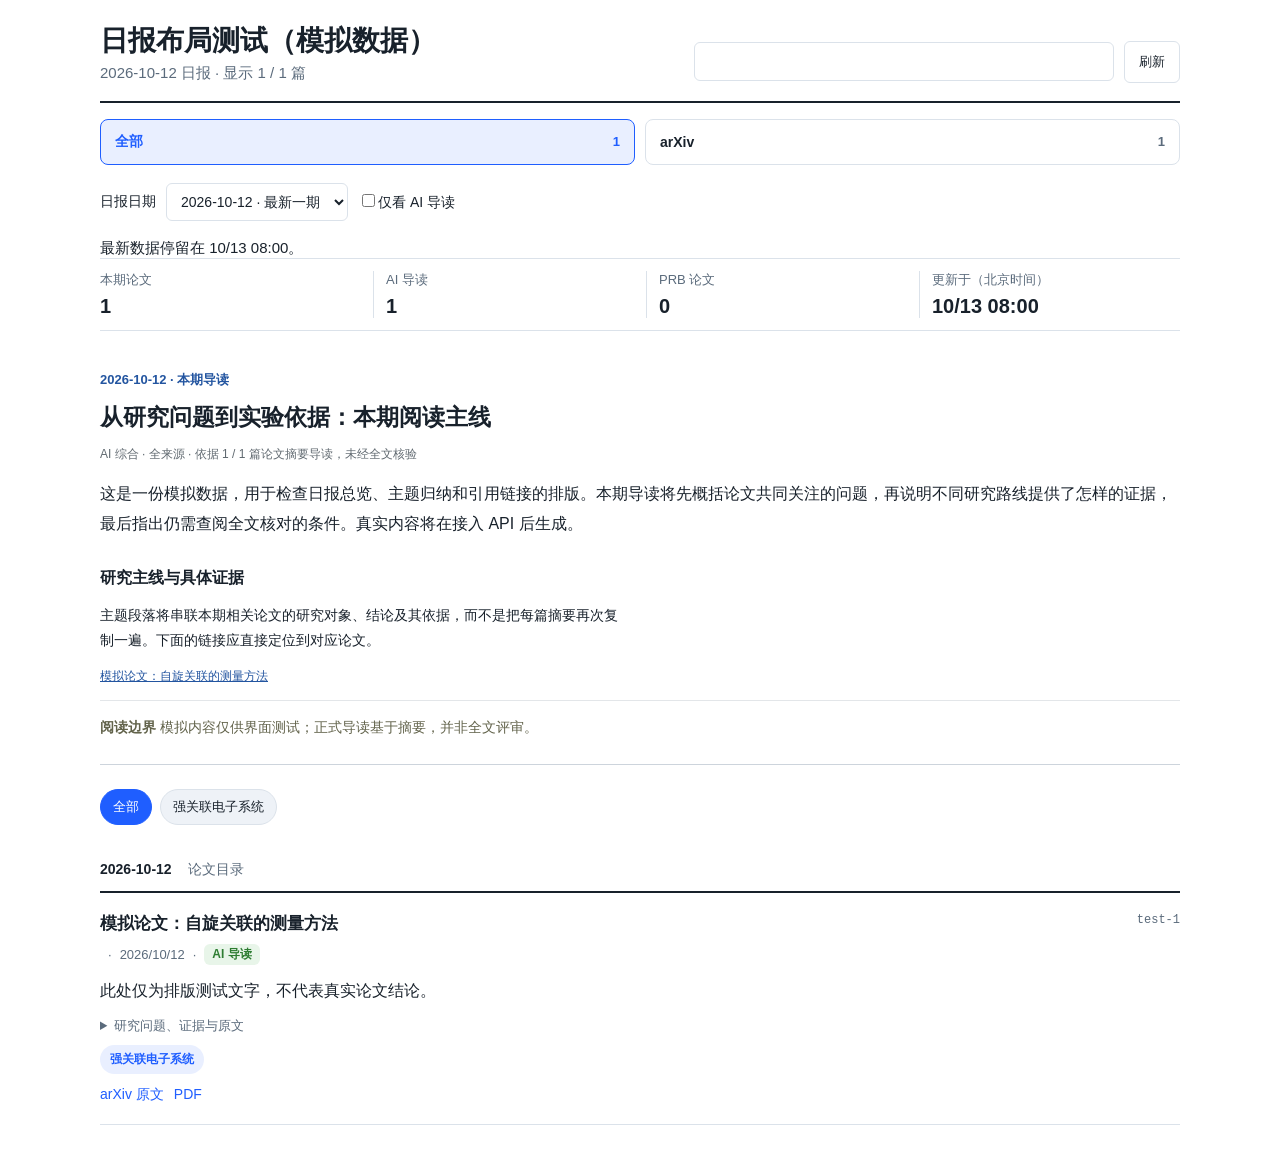
==== tests/brief-preview.html @ eb3159e6 "Upgrade DeepSeek and add daily editorial briefs" ====
<!doctype html>
<html lang="zh-CN">
<meta charset="utf-8"><meta name="viewport" content="width=device-width,initial-scale=1">
<title>日报布局测试（模拟数据）</title>
<link rel="stylesheet" href="../site/styles.css">
<main class="app">
  <header class="topbar"><div><h1 id="page-title"></h1><p id="page-meta"></p></div><div class="controls"><input id="search" type="search" aria-label="搜索"><button id="refresh">刷新</button></div></header>
  <section id="source-filters" class="source-filters"></section>
  <div class="edition-controls"><label for="edition">日报日期</label><select id="edition"></select><label><input type="checkbox" id="ai-only">仅看 AI 导读</label></div>
  <div id="data-status" hidden></div><section id="summary" class="summary"></section>
  <section id="daily-brief" class="daily-brief"></section><section id="filters" class="filters"></section><section id="paper-list" class="paper-list"></section>
</main>
<script>
const fixture = {
  site_title: '日报布局测试（模拟数据）', generated_at: '2026-10-13T00:00:00Z', sources: ['arxiv'],
  papers: [{arxiv_id: 'test-1', title: '模拟论文：自旋关联的测量方法', published: '2026-10-12', source: 'arxiv', summary_mode: 'llm-test', abstract_summary_zh: '此处仅为排版测试文字，不代表真实论文结论。', authors: [], categories: ['cond-mat.str-el'], primary_category: 'cond-mat.str-el'}],
  daily_briefs: {'2026-10-12': {status:'ready', covered:1, total:1, headline:'从研究问题到实验依据：本期阅读主线', overview:'这是一份模拟数据，用于检查日报总览、主题归纳和引用链接的排版。本期导读将先概括论文共同关注的问题，再说明不同研究路线提供了怎样的证据，最后指出仍需查阅全文核对的条件。真实内容将在接入 API 后生成。', themes:[{title:'研究主线与具体证据',summary:'主题段落将串联本期相关论文的研究对象、结论及其依据，而不是把每篇摘要再次复制一遍。下面的链接应直接定位到对应论文。',paper_ids:['test-1']}],caveat:'模拟内容仅供界面测试；正式导读基于摘要，并非全文评审。'}}
};
window.fetch = async () => ({ok: true, json: async () => fixture});
</script>
<script src="../site/app.js"></script>
</html>
---- site/styles.css ----
:root {
  color-scheme: light;
  --bg: #f4f6f8;
  --panel: #ffffff;
  --text: #18212b;
  --muted: #5b6b7c;
  --line: #dbe2ea;
  --accent: #1f5eff;
  --accent-soft: #e9efff;
  --chip: #eef2f7;
}

* {
  box-sizing: border-box;
}

body {
  margin: 0;
  font-family: Inter, "Segoe UI", Arial, sans-serif;
  color: var(--text);
  background: #fff;
  font-size: 15px;
}

.app {
  width: min(1080px, calc(100% - 32px));
  margin: 24px auto 40px;
}

.topbar {
  display: flex;
  gap: 16px;
  align-items: end;
  justify-content: space-between;
  margin-bottom: 16px;
  padding-bottom: 18px;
  border-bottom: 2px solid var(--text);
}

h1 {
  margin: 0;
  font-size: 28px;
  line-height: 1.2;
}

#page-meta {
  margin: 6px 0 0;
  color: var(--muted);
}

.controls {
  display: flex;
  gap: 10px;
  align-items: center;
}

input[type="search"] {
  width: min(420px, 52vw);
  padding: 11px 14px;
  border: 1px solid var(--line);
  border-radius: 6px;
  background: var(--panel);
  color: var(--text);
}

button {
  padding: 11px 14px;
  border: 1px solid var(--line);
  border-radius: 6px;
  background: var(--panel);
  color: var(--text);
  cursor: pointer;
}

button:hover {
  border-color: var(--accent);
}

.summary {
  display: grid;
  grid-template-columns: repeat(4, minmax(0, 1fr));
  gap: 12px;
  margin-bottom: 16px;
  padding: 12px 0;
  border-block: 1px solid var(--line);
}

.summary .metric {
  padding: 0 12px;
  border-left: 1px solid var(--line);
}

.summary .metric:first-child { border-left: 0; padding-left: 0; }

.metric .label {
  color: var(--muted);
  font-size: 13px;
  margin-bottom: 6px;
}

.metric .value {
  font-size: 20px;
  font-weight: 700;
}

.source-filters {
  display: grid;
  grid-template-columns: repeat(auto-fit, minmax(100px, 1fr));
  gap: 10px;
  margin-bottom: 12px;
}

.source-chip {
  display: flex;
  align-items: center;
  justify-content: space-between;
  gap: 12px;
  min-height: 46px;
  border-radius: 8px;
  background: var(--panel);
  font-size: 14px;
  font-weight: 700;
}

.source-chip strong {
  color: var(--muted);
  font-size: 13px;
}

.source-chip.active {
  border-color: var(--accent);
  background: var(--accent-soft);
  color: var(--accent);
}

.source-chip.active strong {
  color: var(--accent);
}

.filters {
  display: flex;
  flex-wrap: wrap;
  gap: 8px;
  margin-bottom: 16px;
}

.chip {
  border: 1px solid var(--line);
  background: var(--chip);
  border-radius: 999px;
  padding: 8px 12px;
  font-size: 13px;
  cursor: pointer;
}

.chip.active {
  background: var(--accent);
  border-color: var(--accent);
  color: #fff;
}

.paper-list {
  display: grid;
  grid-template-columns: minmax(0, 1fr);
  gap: 0;
}

.paper {
  min-width: 0;
  background: var(--panel);
  border-bottom: 1px solid var(--line);
  padding: 20px 0;
}

.paper-head {
  display: flex;
  justify-content: space-between;
  gap: 12px;
  align-items: start;
}

.paper-head > div:first-child {
  min-width: 0;
}

.paper-title, .summary-text, .tags, .paper-meta {
  overflow-wrap: anywhere;
}

.data-status {
  margin: 0 0 16px;
  padding: 10px 0;
  color: #854d0e;
  border-block: 1px solid #e5cb83;
  font-size: 14px;
}

.metric-time {
  font-size: 20px;
}

.author-note {
  margin-top: 8px;
  font-size: 12px;
}

.badge-excerpt {
  color: #705200;
}

.paper-title {
  margin: 0 0 8px;
  font-size: 17px;
  line-height: 1.35;
}

.paper-title a {
  color: var(--text);
  text-decoration: none;
}

.paper-title a:hover {
  color: var(--accent);
}

.paper-meta {
  display: flex;
  flex-wrap: wrap;
  gap: 8px;
  color: var(--muted);
  font-size: 13px;
  align-items: center;
}

.paper-id {
  color: var(--muted);
  font-size: 12px;
  font-family: monospace;
  overflow-wrap: anywhere;
  max-width: 180px;
}

.badge-llm {
  background: #e8f5e9;
  color: #2e7d32;
  padding: 2px 8px;
  border-radius: 6px;
  font-size: 12px;
  font-weight: 600;
}

.badge-rule {
  background: #fff3e0;
  color: #e65100;
  padding: 2px 8px;
  border-radius: 6px;
  font-size: 12px;
  font-weight: 600;
}

.section-header {
  color: var(--text);
  padding: 12px 0;
  font-weight: 700;
  font-size: 14px;
  margin-top: 8px;
  border-bottom: 2px solid var(--text);
}

.section-header span { color: var(--muted); font-weight: 400; margin-left: 12px; }

.edition-controls { display: flex; flex-wrap: wrap; align-items: center; gap: 10px; margin: 18px 0; font-size: 14px; }
.edition-controls select { max-width: 100%; min-height: 38px; padding: 7px 10px; border: 1px solid var(--line); border-radius: 6px; background: #fff; color: var(--text); font: inherit; }
.ai-filter { display: inline-flex; align-items: center; gap: 6px; margin-left: auto; min-height: 38px; }
.ai-filter input { accent-color: #16734b; }
.digest-finding { font-size: 16px; line-height: 1.75; margin: 12px 0; overflow-wrap: anywhere; }
.abstract-preview { color: var(--muted); font-size: 14px; line-height: 1.65; margin: 12px 0; overflow-wrap: anywhere; display: -webkit-box; -webkit-line-clamp: 2; -webkit-box-orient: vertical; overflow: hidden; }

.paper-summary {
  display: grid;
  grid-template-columns: minmax(0, 1fr);
  gap: 10px;
  margin: 14px 0;
  line-height: 1.65;
}

.summary-block {
  min-width: 0;
  border-left: 3px solid var(--accent);
  padding: 4px 0 4px 10px;
}

.summary-label {
  color: var(--muted);
  font-size: 13px;
  font-weight: 700;
  margin-bottom: 2px;
}

.summary-text {
  color: var(--text);
  white-space: pre-line;
}

.paper-details {
  margin: 10px 0;
}

.paper-details > summary {
  cursor: pointer;
  color: var(--muted);
  font-size: 13px;
}

.paper-details .summary-block {
  margin-top: 12px;
}

.paper-details[open] { padding: 12px 0; border-block: 1px solid var(--line); }

.summary-text mjx-container, .paper-title mjx-container {
  display: inline-block;
  vertical-align: middle;
  max-width: 100%;
  overflow-x: auto;
  overflow-y: hidden;
}

.tags {
  display: flex;
  flex-wrap: wrap;
  gap: 6px;
}

.tag {
  padding: 6px 10px;
  border-radius: 999px;
  background: #f2f5f8;
  color: var(--muted);
  font-size: 12px;
}

.tag-cat {
  background: var(--accent-soft);
  color: var(--accent);
  font-weight: 600;
}

.summary-block.highlight {
  border-left-color: #10b981;
  background: linear-gradient(90deg, rgba(16,185,129,0.04) 0%, transparent 100%);
}

.paper-actions {
  display: flex;
  flex-wrap: wrap;
  gap: 10px;
  margin-top: 12px;
}

.paper-actions a {
  color: var(--accent);
  text-decoration: none;
  font-size: 14px;
}

.muted {
  color: var(--muted);
}

@media (max-width: 860px) {
  .topbar {
    flex-direction: column;
    align-items: stretch;
  }

  .controls {
    flex-direction: column;
    align-items: stretch;
  }

  input[type="search"] {
    width: 100%;
  }

  .summary {
    grid-template-columns: repeat(2, minmax(0, 1fr));
  }

  .summary .metric:nth-child(3) { border-left: 0; padding-left: 0; }
  .ai-filter { margin-left: 0; }

  .source-filters {
    grid-template-columns: repeat(auto-fit, minmax(100px, 1fr));
  }

  .paper-head {
    flex-direction: column;
  }

  .paper-id {
    max-width: 100%;
  }
}
.daily-brief {
  padding: 24px 0;
  border-bottom: 1px solid #cdd4dc;
  margin-bottom: 24px;
  overflow-wrap: anywhere;
}
.daily-brief[hidden] { display: none; }
.brief-kicker { color: #2355a0; font-size: 13px; font-weight: 600; }
.daily-brief h2 { font-size: 23px; line-height: 1.45; margin: 12px 0; }
.brief-coverage { font-size: 12px; color: #606970; }
.brief-overview { font-size: 16px; line-height: 1.9; }
.brief-themes { display: grid; grid-template-columns: repeat(2, minmax(0, 1fr)); gap: 20px 28px; }
.brief-theme h3 { font-size: 16px; margin: 12px 0 8px; }
.brief-theme p, .brief-caveat { font-size: 14px; line-height: 1.8; }
.brief-references { display: grid; gap: 6px; font-size: 12px; line-height: 1.6; }
.brief-references a { color: #2355a0; }
.brief-caveat { color: #62634b; border-top: 1px solid #e3e6e9; padding-top: 14px; margin-bottom: 0; }
.paper:target { border-left: 3px solid #2355a0; padding-left: 12px; }
@media (max-width: 640px) {
  .brief-themes { grid-template-columns: minmax(0, 1fr); }
  .daily-brief h2 { font-size: 20px; }
}
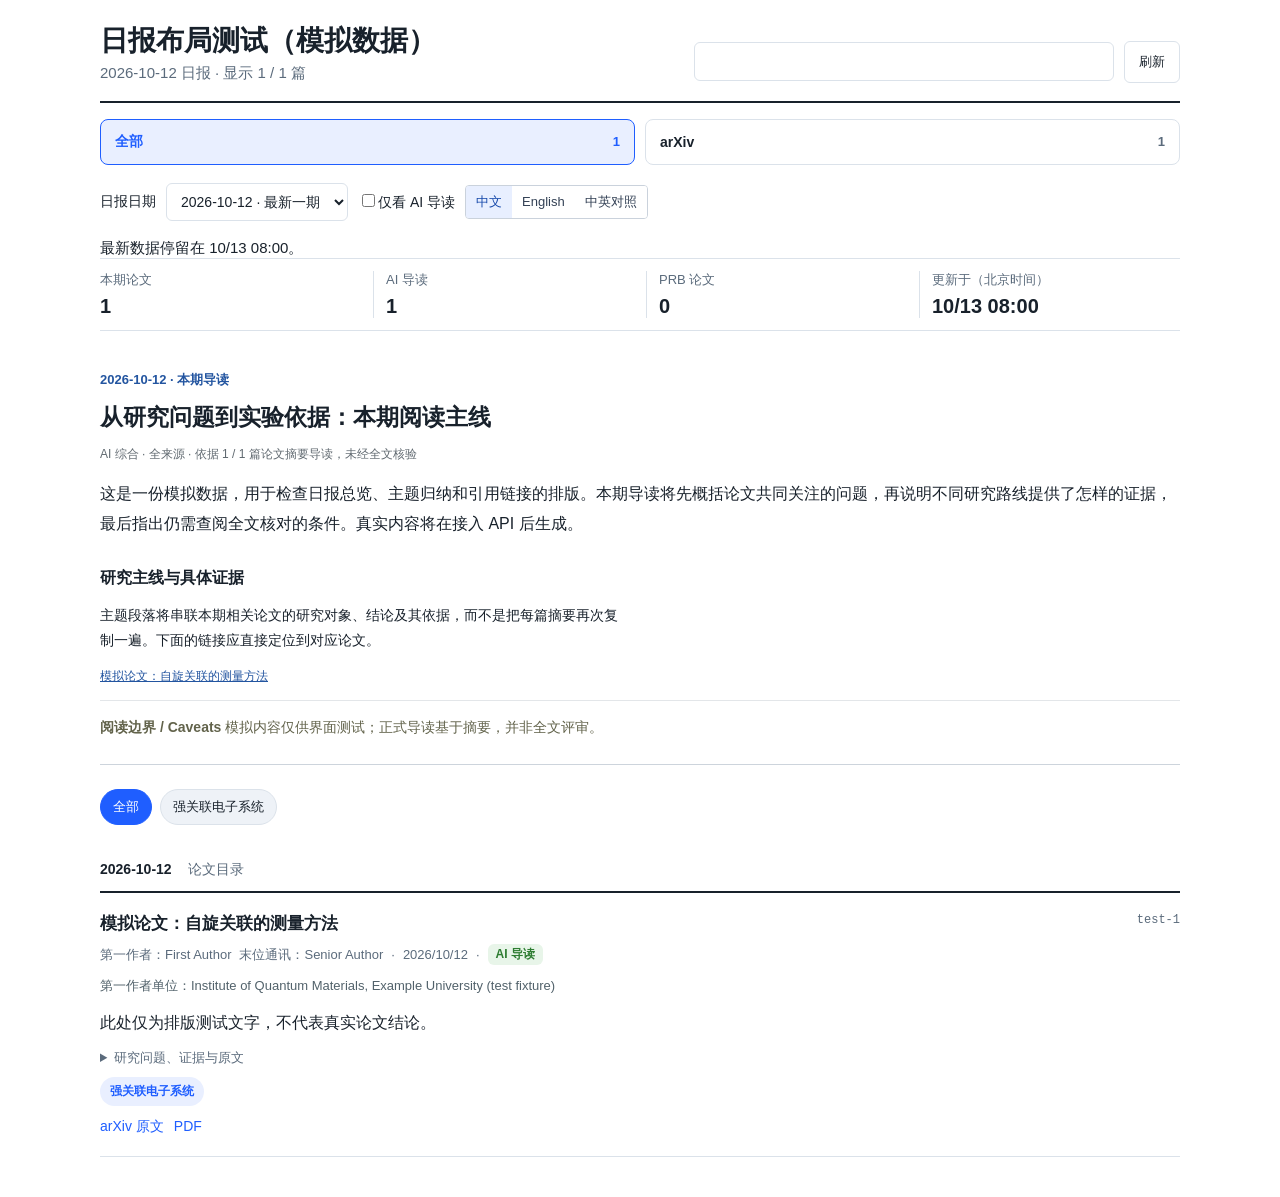
==== commit a0ad354f: "Add bilingual guides, verified author metadata, and reusable summary caches" ====
--- a/tests/brief-preview.html
+++ b/tests/brief-preview.html
@@ -6,7 +6,8 @@
 <main class="app">
   <header class="topbar"><div><h1 id="page-title"></h1><p id="page-meta"></p></div><div class="controls"><input id="search" type="search" aria-label="搜索"><button id="refresh">刷新</button></div></header>
   <section id="source-filters" class="source-filters"></section>
-  <div class="edition-controls"><label for="edition">日报日期</label><select id="edition"></select><label><input type="checkbox" id="ai-only">仅看 AI 导读</label></div>
+  <div class="edition-controls"><label for="edition">日报日期</label><select id="edition"></select><label><input type="checkbox" id="ai-only">仅看 AI 导读</label>
+  <div id="guide-language" class="language-switch" role="group" aria-label="导读语言"><button data-language="zh" aria-pressed="true">中文</button><button data-language="en" aria-pressed="false">English</button><button data-language="both" aria-pressed="false">中英对照</button></div></div>
   <div id="data-status" hidden></div><section id="summary" class="summary"></section>
   <section id="daily-brief" class="daily-brief"></section><section id="filters" class="filters"></section><section id="paper-list" class="paper-list"></section>
 </main>
@@ -16,6 +17,12 @@
   papers: [{arxiv_id: 'test-1', title: '模拟论文：自旋关联的测量方法', published: '2026-10-12', source: 'arxiv', summary_mode: 'llm-test', abstract_summary_zh: '此处仅为排版测试文字，不代表真实论文结论。', authors: [], categories: ['cond-mat.str-el'], primary_category: 'cond-mat.str-el'}],
   daily_briefs: {'2026-10-12': {status:'ready', covered:1, total:1, headline:'从研究问题到实验依据：本期阅读主线', overview:'这是一份模拟数据，用于检查日报总览、主题归纳和引用链接的排版。本期导读将先概括论文共同关注的问题，再说明不同研究路线提供了怎样的证据，最后指出仍需查阅全文核对的条件。真实内容将在接入 API 后生成。', themes:[{title:'研究主线与具体证据',summary:'主题段落将串联本期相关论文的研究对象、结论及其依据，而不是把每篇摘要再次复制一遍。下面的链接应直接定位到对应论文。',paper_ids:['test-1']}],caveat:'模拟内容仅供界面测试；正式导读基于摘要，并非全文评审。'}}
 };
+fixture.papers[0].authors = ['First Author', 'Senior Author'];
+fixture.papers[0].first_affiliation = 'Institute of Quantum Materials, Example University (test fixture)';
+fixture.papers[0].corresponding_author = 'Senior Author';
+fixture.papers[0].author_metadata = {corresponding_authors:['Senior Author'], contact_authors:['Senior Author']};
+fixture.papers[0].english_guide = {finding:'Mock finding: spin correlations reveal a temperature-dependent response. This text is a layout fixture, not a scientific claim.',question:'How do spin correlations change?',evidence:'Mock scattering data.',method:'Neutron scattering (fixture).',novelty:'Not evaluated.',limitations:'Test fixture only.'};
+fixture.daily_briefs['2026-10-12'].english = {headline:'From research questions to experimental evidence',overview:'This is a bilingual layout fixture. The real English edition will be generated after API configuration, without replacing the existing Chinese digest.',themes:[{title:'Research themes and evidence',summary:'Connect the research question, finding and supporting evidence, with references to the corresponding papers.',paper_ids:['test-1']}],caveat:'Layout test only; not a scientific review.'};
 window.fetch = async () => ({ok: true, json: async () => fixture});
 </script>
 <script src="../site/app.js"></script>
--- a/site/styles.css
+++ b/site/styles.css
@@ -424,3 +424,10 @@
   .brief-themes { grid-template-columns: minmax(0, 1fr); }
   .daily-brief h2 { font-size: 20px; }
 }
+.language-switch { display: inline-flex; border: 1px solid #cad2dc; border-radius: 4px; overflow: hidden; }
+.language-switch button { border: 0; border-radius: 0; background: white; color: #334155; padding: 7px 10px; cursor: pointer; font-size: 13px; }
+.language-switch button[aria-pressed="true"] { background: #e8efff; color: #174aab; }
+.language-switch button:focus-visible { outline: 2px solid #174aab; outline-offset: -2px; }
+.affiliation { font-size: 13px; color: #52626b; line-height: 1.65; margin-top: 10px; overflow-wrap: anywhere; }
+.english-finding, .english-edition { border-left: 2px solid #98aca0; padding-left: 14px; }
+.english-edition { margin-top: 22px; line-height: 1.8; }
